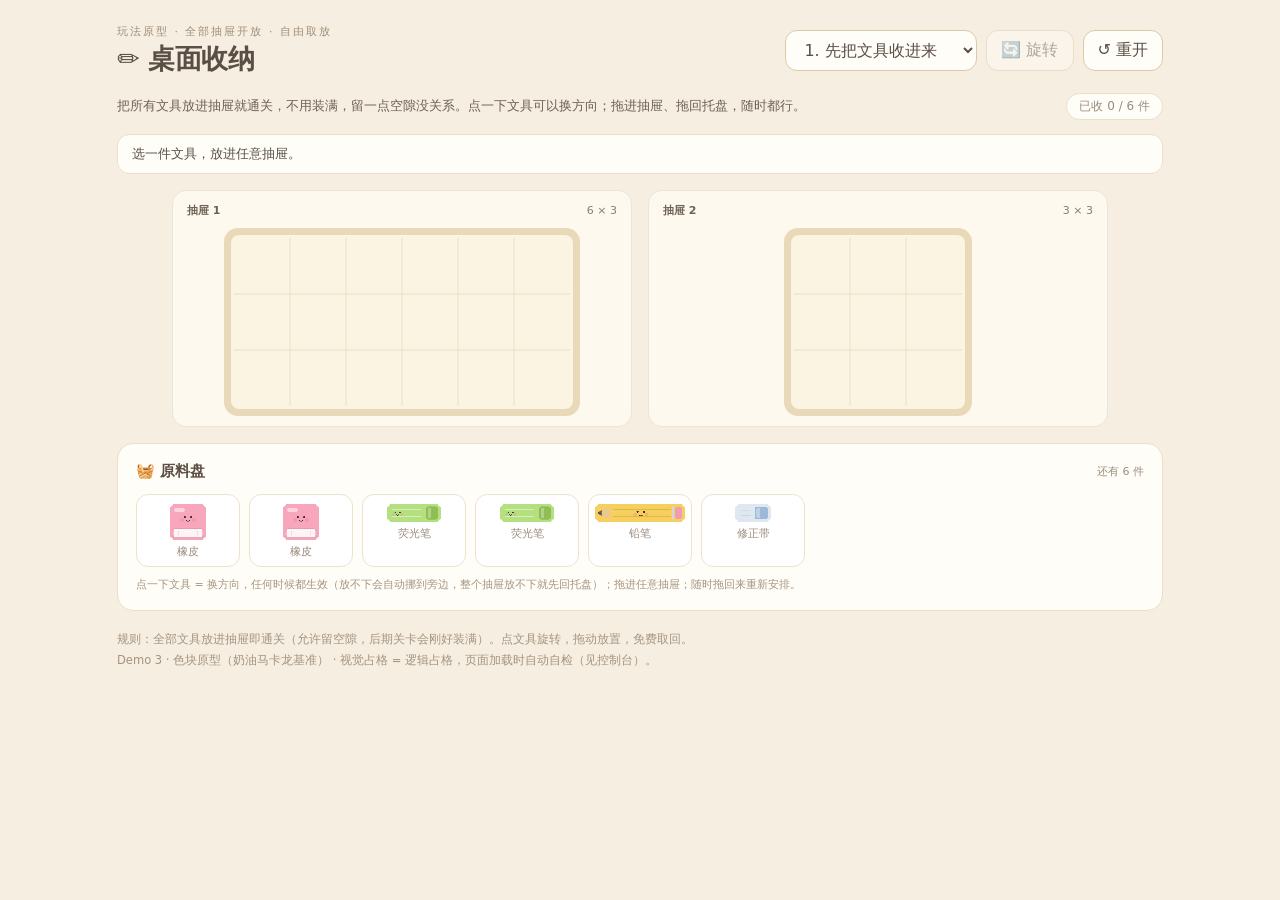
==== 桌面收纳/index.html @ f506e964 "整理三条游戏支线，加入桌面收纳 Demo 与 50 关整体规划" ====
<!DOCTYPE html>
<html lang="zh-CN">
<head>
<meta charset="UTF-8">
<meta name="viewport" content="width=device-width, initial-scale=1">
<title>桌面收纳 · 文具 Demo</title>
<link rel="stylesheet" href="style.css">
</head>
<body>
<div class="app">
  <header>
    <div>
      <div class="eyebrow">玩法原型 · 全部抽屉开放 · 自由取放</div>
      <h1>✏️ 桌面收纳</h1>
    </div>
    <div class="controls">
      <select id="level" aria-label="选择关卡"></select>
      <button id="rotate" title="旋转选中的文具（快捷键 R）">🔄 旋转</button>
      <button id="restart">↺ 重开</button>
    </div>
  </header>
  <div class="intro">
    <p id="note"></p>
    <span id="progress"></span>
  </div>
  <div id="status" role="status" aria-live="polite">选一件文具，放进任意抽屉。</div>
  <div class="frames" id="frames"></div>
  <section class="panel" id="stockPanel">
    <div class="section-head">
      <h2>🧺 原料盘</h2>
      <span id="remaining"></span>
    </div>
    <div class="stock" id="stock"></div>
    <p id="emptyStock" hidden>托盘空了，文具都收进抽屉啦。</p>
    <p class="stock-help">点一下文具 = 换方向，任何时候都生效（放不下会自动挪到旁边，整个抽屉放不下就先回托盘）；拖进任意抽屉；随时拖回来重新安排。</p>
  </section>
  <footer>
    规则：全部文具放进抽屉即通关（允许留空隙，后期关卡会刚好装满）。点文具旋转，拖动放置，免费取回。<br>
    Demo 3 · 色块原型（奶油马卡龙基准） · 视觉占格 = 逻辑占格，页面加载时自动自检（见控制台）。
  </footer>
</div>
<div class="win" id="win" hidden>
  <div>
    <h2>🎉 收纳完成</h2>
    <p id="winText"></p>
    <div class="win-buttons">
      <button id="keep">再整理一下</button>
      <button id="next" class="primary">下一关 →</button>
    </div>
  </div>
</div>
<script src="core.js"></script>
<script src="solver.js"></script>
<script src="art.js"></script>
<script src="app.js"></script>
</body>
</html>
---- 桌面收纳/style.css ----
:root{font-family:system-ui,-apple-system,"PingFang SC","Microsoft YaHei",sans-serif;
  color:#5b4f45;background:#f6eee1;--ink:#5b4f45;--sub:#8a7c6e;--card:#fffdf8;--line:#eadfc8}
*{box-sizing:border-box}
body{margin:0}
button,select{font:inherit;color:inherit;border:1px solid #dcc9a8;background:#fffdf8;border-radius:12px;padding:9px 14px;cursor:pointer}
button:hover,select:hover{border-color:#c9a15f}
button:focus-visible,select:focus-visible,canvas:focus-visible{outline:3px solid #d9b06a;outline-offset:3px}
button:disabled{cursor:default;opacity:.45}
button.primary{background:#f6c453;border-color:#e0a93c;font-weight:700}
.app{max-width:1090px;margin:auto;padding:24px 22px 20px}
header{display:flex;justify-content:space-between;align-items:center;gap:18px}
h1{font-size:27px;margin:2px 0 0;font-weight:750;letter-spacing:-.5px}
.eyebrow{color:#a08d76;font-size:11px;letter-spacing:2px}
.controls{display:flex;gap:9px}
.intro{display:flex;justify-content:space-between;gap:20px;align-items:center;margin:16px 0 14px;font-size:13px}
.intro p{margin:0;line-height:1.7;color:#6f6154}
.intro>span{font-size:12px;color:#9a8c7c;white-space:nowrap;background:#fffdf8;border:1px solid var(--line);border-radius:999px;padding:4px 12px}
#status{font-size:13px;padding:10px 14px;background:#fffdf8;border:1px solid var(--line);border-radius:12px;margin-bottom:16px;transition:border-color .15s}
#status.error{border-color:#e08d7d;color:#c05b4a}
.frames{display:flex;justify-content:center;align-items:stretch;gap:16px;margin:6px 0 0;flex-wrap:wrap}
.drawer-card{flex:1;min-width:0;max-width:460px;border:1px solid #e8e6dc;border-radius:14px;background:#fdf9ef;padding:12px 8px 10px;transition:background .2s,border-color .2s}
.drawer-card.full{background:#f0f6e8;border-color:#b8cfb2}
.drawer-heading{display:flex;align-items:center;justify-content:space-between;padding:0 6px;font-size:11px;color:#8a7c6e;gap:5px}
.drawer-heading strong{font-weight:600;color:#6f6154}
.drawer-card.full .drawer-heading span{color:#44714e;font-weight:600}
.canvas-wrap{display:flex;align-items:center;justify-content:center;min-height:150px;padding-top:10px}
canvas{display:block;touch-action:none;max-width:100%;cursor:grab}
.panel{background:var(--card);border:1px solid var(--line);border-radius:16px;padding:18px;margin-top:16px;transition:border-color .15s,background .15s}
.panel.drop-ready{background:#fdf3df;border-color:#d9b06a}
.section-head{display:flex;align-items:center;justify-content:space-between;gap:10px}
.section-head h2{font-size:15px;margin:0}
.section-head span{font-size:11px;color:#9a8c7c}
.stock{display:grid;grid-template-columns:repeat(auto-fill,minmax(96px,1fr));gap:9px;margin-top:13px}
.piece{display:flex;flex-direction:column;align-items:center;gap:5px;padding:9px 6px 7px;background:#fff;border:1px solid #eee2cd;border-radius:12px}
.piece:hover{border-color:#d9b06a}
.piece.selected{border-color:#d9b06a;background:#fdf3df;box-shadow:0 0 0 2px #d9b06a44}
.piece canvas{cursor:grab}
.piece span{font-size:10.5px;color:#9a8c7c}
#emptyStock{margin:10px 0 0;font-size:12.5px;color:#9a8c7c}
.stock-help{font-size:11px;color:#a5947f;margin:10px 0 0}
footer{font-size:11.5px;color:#a5947f;margin-top:18px;line-height:1.8}
.win{position:fixed;inset:0;background:rgba(91,79,69,.45);display:flex;align-items:center;justify-content:center;z-index:10}
.win[hidden]{display:none}
.win>div{background:#fffdf8;border-radius:20px;padding:30px 34px;max-width:420px;margin:20px;text-align:center;box-shadow:0 18px 50px rgba(91,79,69,.3);animation:pop-in .25s ease-out}
.win h2{margin:0 0 10px;font-size:22px}
.win p{margin:0 0 18px;font-size:14px;line-height:1.8;color:#6f6154}
.win-buttons{display:flex;gap:10px;justify-content:center}
@keyframes pop-in{from{transform:scale(.88);opacity:0}to{transform:scale(1);opacity:1}}
@media(max-width:700px){
  .app{padding:14px 12px 16px}
  header{align-items:flex-start;gap:8px;flex-direction:column}
  h1{font-size:21px}
  .controls{width:100%;flex-wrap:wrap}
  .controls select{flex:1;min-width:130px}
  .intro{display:block;margin:10px 0}
  .intro>span{display:inline-block;margin-top:6px}
  .frames{gap:10px}
  .drawer-card{flex:1 1 calc(50% - 5px)}
  .canvas-wrap{min-height:100px;padding-top:7px}
  .stock{grid-template-columns:repeat(4,minmax(0,1fr));gap:7px}
  .piece{padding:7px 3px 5px}
  .piece span{font-size:9.5px}
}
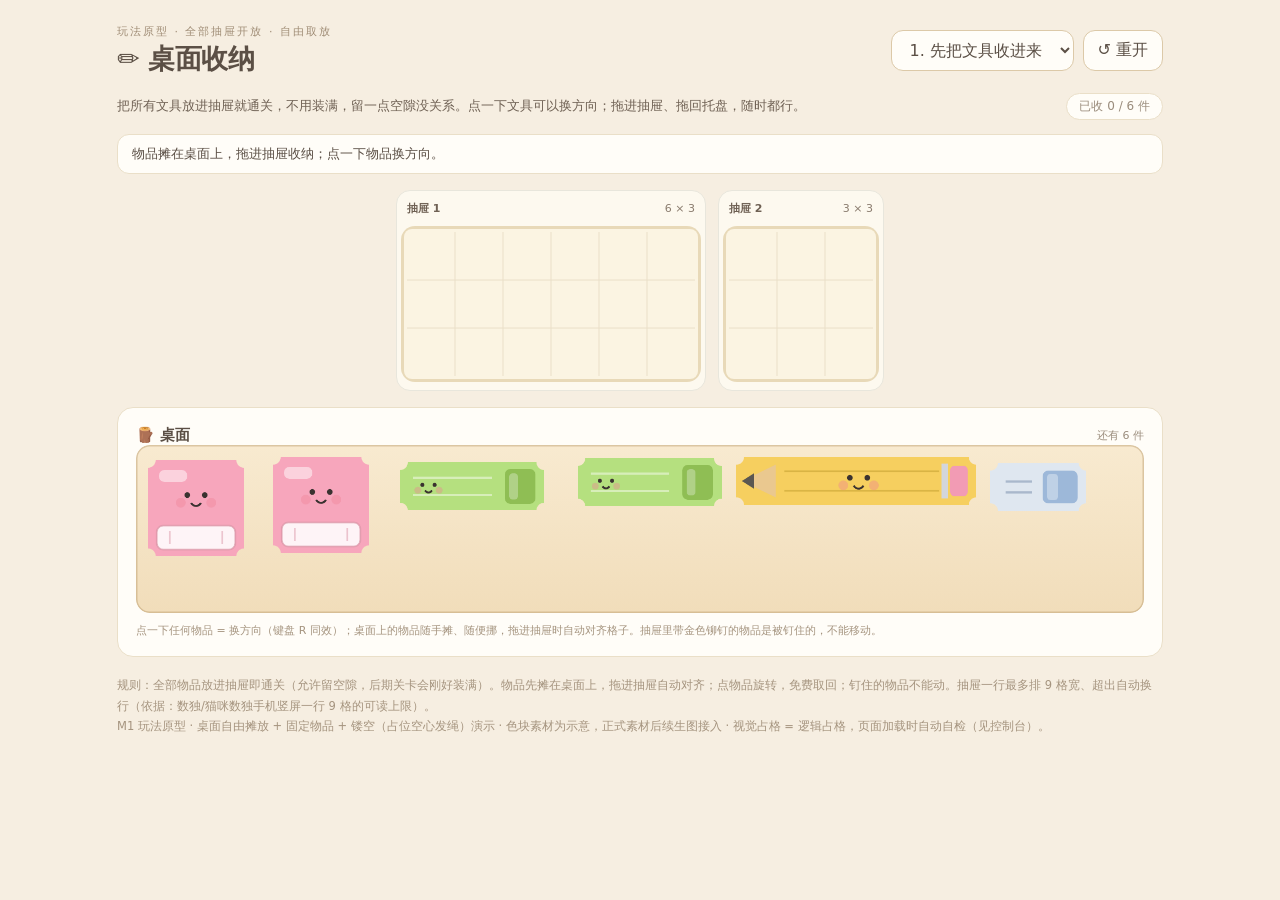
==== commit 5f30b263: "桌面收纳 M1 原型完成：机制轮 + 呈现轮（9 格分行预算） 机制轮：桌面自由摊放、固定物（铆钉+震动反馈）、镂空占位（空心发绳）、 统一格宽、拖拽落点修复（locateF 分数坐标）、测试期全关卡" ====
--- a/桌面收纳/index.html
+++ b/桌面收纳/index.html
@@ -3,7 +3,7 @@
 <head>
 <meta charset="UTF-8">
 <meta name="viewport" content="width=device-width, initial-scale=1">
-<title>桌面收纳 · 文具 Demo</title>
+<title>桌面收纳 · 玩法原型</title>
 <link rel="stylesheet" href="style.css">
 </head>
 <body>
@@ -15,7 +15,6 @@
     </div>
     <div class="controls">
       <select id="level" aria-label="选择关卡"></select>
-      <button id="rotate" title="旋转选中的文具（快捷键 R）">🔄 旋转</button>
       <button id="restart">↺ 重开</button>
     </div>
   </header>
@@ -23,20 +22,20 @@
     <p id="note"></p>
     <span id="progress"></span>
   </div>
-  <div id="status" role="status" aria-live="polite">选一件文具，放进任意抽屉。</div>
+  <div id="status" role="status" aria-live="polite">物品摊在桌面上，拖进抽屉收纳。</div>
   <div class="frames" id="frames"></div>
   <section class="panel" id="stockPanel">
     <div class="section-head">
-      <h2>🧺 原料盘</h2>
+      <h2>🪵 桌面</h2>
       <span id="remaining"></span>
     </div>
-    <div class="stock" id="stock"></div>
-    <p id="emptyStock" hidden>托盘空了，文具都收进抽屉啦。</p>
-    <p class="stock-help">点一下文具 = 换方向，任何时候都生效（放不下会自动挪到旁边，整个抽屉放不下就先回托盘）；拖进任意抽屉；随时拖回来重新安排。</p>
+    <canvas id="desk" aria-label="桌面：未收纳的物品摊在这里，可任意拖动、点按旋转"></canvas>
+    <p id="emptyStock" hidden>桌面清空了，物品都收进抽屉啦。</p>
+    <p class="stock-help">点一下任何物品 = 换方向（键盘 R 同效）；桌面上的物品随手摊、随便挪，拖进抽屉时自动对齐格子。抽屉里带金色铆钉的物品是被钉住的，不能移动。</p>
   </section>
   <footer>
-    规则：全部文具放进抽屉即通关（允许留空隙，后期关卡会刚好装满）。点文具旋转，拖动放置，免费取回。<br>
-    Demo 3 · 色块原型（奶油马卡龙基准） · 视觉占格 = 逻辑占格，页面加载时自动自检（见控制台）。
+    规则：全部物品放进抽屉即通关（允许留空隙，后期关卡会刚好装满）。物品先摊在桌面上，拖进抽屉自动对齐；点物品旋转，免费取回；钉住的物品不能动。抽屉一行最多排 9 格宽、超出自动换行（依据：数独/猫咪数独手机竖屏一行 9 格的可读上限）。<br>
+    M1 玩法原型 · 桌面自由摊放 + 固定物品 + 镂空（占位空心发绳）演示 · 色块素材为示意，正式素材后续生图接入 · 视觉占格 = 逻辑占格，页面加载时自动自检（见控制台）。
   </footer>
 </div>
 <div class="win" id="win" hidden>
--- a/桌面收纳/style.css
+++ b/桌面收纳/style.css
@@ -17,8 +17,8 @@
 .intro>span{font-size:12px;color:#9a8c7c;white-space:nowrap;background:#fffdf8;border:1px solid var(--line);border-radius:999px;padding:4px 12px}
 #status{font-size:13px;padding:10px 14px;background:#fffdf8;border:1px solid var(--line);border-radius:12px;margin-bottom:16px;transition:border-color .15s}
 #status.error{border-color:#e08d7d;color:#c05b4a}
-.frames{display:flex;justify-content:center;align-items:stretch;gap:16px;margin:6px 0 0;flex-wrap:wrap}
-.drawer-card{flex:1;min-width:0;max-width:460px;border:1px solid #e8e6dc;border-radius:14px;background:#fdf9ef;padding:12px 8px 10px;transition:background .2s,border-color .2s}
+.frames{display:flex;justify-content:center;align-items:stretch;gap:12px;margin:6px 0 0;flex-wrap:wrap}
+.drawer-card{flex:0 0 auto;border:1px solid #e8e6dc;border-radius:14px;background:#fdf9ef;padding:10px 4px 8px;transition:background .2s,border-color .2s}
 .drawer-card.full{background:#f0f6e8;border-color:#b8cfb2}
 .drawer-heading{display:flex;align-items:center;justify-content:space-between;padding:0 6px;font-size:11px;color:#8a7c6e;gap:5px}
 .drawer-heading strong{font-weight:600;color:#6f6154}
@@ -30,12 +30,8 @@
 .section-head{display:flex;align-items:center;justify-content:space-between;gap:10px}
 .section-head h2{font-size:15px;margin:0}
 .section-head span{font-size:11px;color:#9a8c7c}
-.stock{display:grid;grid-template-columns:repeat(auto-fill,minmax(96px,1fr));gap:9px;margin-top:13px}
-.piece{display:flex;flex-direction:column;align-items:center;gap:5px;padding:9px 6px 7px;background:#fff;border:1px solid #eee2cd;border-radius:12px}
-.piece:hover{border-color:#d9b06a}
-.piece.selected{border-color:#d9b06a;background:#fdf3df;box-shadow:0 0 0 2px #d9b06a44}
-.piece canvas{cursor:grab}
-.piece span{font-size:10.5px;color:#9a8c7c}
+#desk{display:block;width:100%;touch-action:none;border-radius:14px;cursor:grab}
+#desk:active{cursor:grabbing}
 #emptyStock{margin:10px 0 0;font-size:12.5px;color:#9a8c7c}
 .stock-help{font-size:11px;color:#a5947f;margin:10px 0 0}
 footer{font-size:11.5px;color:#a5947f;margin-top:18px;line-height:1.8}
@@ -54,10 +50,7 @@
   .controls select{flex:1;min-width:130px}
   .intro{display:block;margin:10px 0}
   .intro>span{display:inline-block;margin-top:6px}
-  .frames{gap:10px}
-  .drawer-card{flex:1 1 calc(50% - 5px)}
   .canvas-wrap{min-height:100px;padding-top:7px}
-  .stock{grid-template-columns:repeat(4,minmax(0,1fr));gap:7px}
-  .piece{padding:7px 3px 5px}
-  .piece span{font-size:9.5px}
 }
+/* 抽屉分行：一行格数预算 9，超出用换行锚点强制换行（flex 自然换行只按像素，不管格数预算） */
+.row-break{flex-basis:100%;height:0}
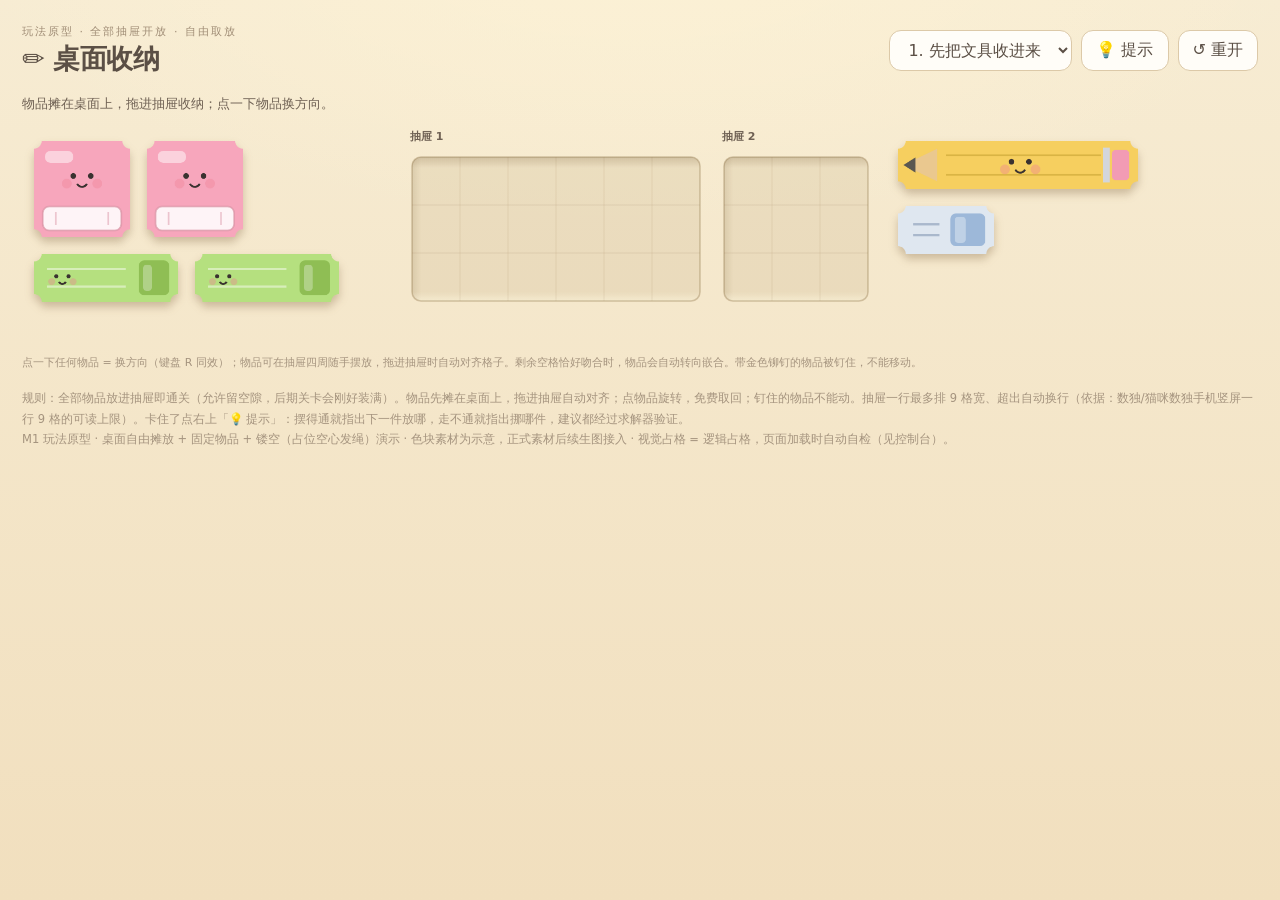
==== commit d084289c: "桌面收纳 M2：提示系统 + 关卡生成器/试玩沙盒 + UI 去卡片化 - 提示系统（规划 §4）：💡 按钮按需提示，求解器驱动。摆得通→金色呼吸框   标出待收纳件+抽屉目标虚影（虚影即建议朝向）；" ====
--- a/桌面收纳/index.html
+++ b/桌面收纳/index.html
@@ -15,26 +15,23 @@
     </div>
     <div class="controls">
       <select id="level" aria-label="选择关卡"></select>
+      <button id="hint" title="卡住了？让求解器给一步建议（再点一次收起）">💡 提示</button>
       <button id="restart">↺ 重开</button>
     </div>
   </header>
-  <div class="intro">
-    <p id="note"></p>
-    <span id="progress"></span>
+  <div class="statusbar">
+    <p id="status" role="status" aria-live="polite">物品摊在桌面上，拖进抽屉收纳。</p>
   </div>
-  <div id="status" role="status" aria-live="polite">物品摊在桌面上，拖进抽屉收纳。</div>
-  <div class="frames" id="frames"></div>
-  <section class="panel" id="stockPanel">
-    <div class="section-head">
-      <h2>🪵 桌面</h2>
-      <span id="remaining"></span>
+  <section class="panel" id="stockPanel" aria-label="桌面">
+    <div class="playfield" id="playfield">
+      <canvas id="desk" aria-label="桌面：未收纳的物品摊在这里，可任意拖动、点按旋转"></canvas>
+      <div class="frames" id="frames"></div>
     </div>
-    <canvas id="desk" aria-label="桌面：未收纳的物品摊在这里，可任意拖动、点按旋转"></canvas>
     <p id="emptyStock" hidden>桌面清空了，物品都收进抽屉啦。</p>
-    <p class="stock-help">点一下任何物品 = 换方向（键盘 R 同效）；桌面上的物品随手摊、随便挪，拖进抽屉时自动对齐格子。抽屉里带金色铆钉的物品是被钉住的，不能移动。</p>
+    <p class="stock-help">点一下任何物品 = 换方向（键盘 R 同效）；物品可在抽屉四周随手摆放，拖进抽屉时自动对齐格子。剩余空格恰好吻合时，物品会自动转向嵌合。带金色铆钉的物品被钉住，不能移动。</p>
   </section>
   <footer>
-    规则：全部物品放进抽屉即通关（允许留空隙，后期关卡会刚好装满）。物品先摊在桌面上，拖进抽屉自动对齐；点物品旋转，免费取回；钉住的物品不能动。抽屉一行最多排 9 格宽、超出自动换行（依据：数独/猫咪数独手机竖屏一行 9 格的可读上限）。<br>
+    规则：全部物品放进抽屉即通关（允许留空隙，后期关卡会刚好装满）。物品先摊在桌面上，拖进抽屉自动对齐；点物品旋转，免费取回；钉住的物品不能动。抽屉一行最多排 9 格宽、超出自动换行（依据：数独/猫咪数独手机竖屏一行 9 格的可读上限）。卡住了点右上「💡 提示」：摆得通就指出下一件放哪，走不通就指出挪哪件，建议都经过求解器验证。<br>
     M1 玩法原型 · 桌面自由摊放 + 固定物品 + 镂空（占位空心发绳）演示 · 色块素材为示意，正式素材后续生图接入 · 视觉占格 = 逻辑占格，页面加载时自动自检（见控制台）。
   </footer>
 </div>
--- a/桌面收纳/style.css
+++ b/桌面收纳/style.css
@@ -1,36 +1,35 @@
-:root{font-family:system-ui,-apple-system,"PingFang SC","Microsoft YaHei",sans-serif;
-  color:#5b4f45;background:#f6eee1;--ink:#5b4f45;--sub:#8a7c6e;--card:#fffdf8;--line:#eadfc8}
+:root{font-family:system-ui,-apple-system,"PingFang SC","Microsoft YaHei",sans-serif;color:#5b4f45}
 *{box-sizing:border-box}
-body{margin:0}
+/* 整页即一张木桌面：不做卡片套卡片。抽屉 = 桌面上的凹槽（画布内绘内阴影）；
+   桌面区域 = 页面背景本身（#desk 画布透明）。收纳状态靠「凹槽内平嵌 / 桌面上浮起带投影」区分。 */
+body{margin:0;
+  background:
+    radial-gradient(1100px 480px at 50% -8%, rgba(255,244,214,.7), rgba(255,244,214,0) 62%),
+    linear-gradient(180deg,#f7ecd3 0%,#f1dfbe 100%);
+  background-attachment:fixed}
 button,select{font:inherit;color:inherit;border:1px solid #dcc9a8;background:#fffdf8;border-radius:12px;padding:9px 14px;cursor:pointer}
 button:hover,select:hover{border-color:#c9a15f}
 button:focus-visible,select:focus-visible,canvas:focus-visible{outline:3px solid #d9b06a;outline-offset:3px}
 button:disabled{cursor:default;opacity:.45}
 button.primary{background:#f6c453;border-color:#e0a93c;font-weight:700}
-.app{max-width:1090px;margin:auto;padding:24px 22px 20px}
+.app{max-width:1600px;margin:auto;padding:24px 22px 20px}
 header{display:flex;justify-content:space-between;align-items:center;gap:18px}
 h1{font-size:27px;margin:2px 0 0;font-weight:750;letter-spacing:-.5px}
 .eyebrow{color:#a08d76;font-size:11px;letter-spacing:2px}
 .controls{display:flex;gap:9px}
-.intro{display:flex;justify-content:space-between;gap:20px;align-items:center;margin:16px 0 14px;font-size:13px}
-.intro p{margin:0;line-height:1.7;color:#6f6154}
-.intro>span{font-size:12px;color:#9a8c7c;white-space:nowrap;background:#fffdf8;border:1px solid var(--line);border-radius:999px;padding:4px 12px}
-#status{font-size:13px;padding:10px 14px;background:#fffdf8;border:1px solid var(--line);border-radius:12px;margin-bottom:16px;transition:border-color .15s}
-#status.error{border-color:#e08d7d;color:#c05b4a}
-.frames{display:flex;justify-content:center;align-items:stretch;gap:12px;margin:6px 0 0;flex-wrap:wrap}
-.drawer-card{flex:0 0 auto;border:1px solid #e8e6dc;border-radius:14px;background:#fdf9ef;padding:10px 4px 8px;transition:background .2s,border-color .2s}
-.drawer-card.full{background:#f0f6e8;border-color:#b8cfb2}
-.drawer-heading{display:flex;align-items:center;justify-content:space-between;padding:0 6px;font-size:11px;color:#8a7c6e;gap:5px}
+.statusbar{display:flex;justify-content:space-between;align-items:baseline;gap:16px;margin:16px 0 8px;min-height:22px}
+#status{margin:0;font-size:13px;line-height:1.7;color:#6f6154;flex:1}
+#status.error{color:#c05b4a}
+.playfield{position:relative}
+.frames{position:relative;z-index:1;display:flex;justify-content:center;align-items:stretch;gap:12px;margin:4px 0 0;flex-wrap:wrap;pointer-events:none}
+.frames canvas{pointer-events:auto}
+.drawer-card{flex:0 0 auto;padding:0}
+.drawer-heading{padding:0 4px;font-size:11px;color:#8a7c6e}
 .drawer-heading strong{font-weight:600;color:#6f6154}
-.drawer-card.full .drawer-heading span{color:#44714e;font-weight:600}
-.canvas-wrap{display:flex;align-items:center;justify-content:center;min-height:150px;padding-top:10px}
+.canvas-wrap{display:flex;align-items:flex-start;justify-content:center;padding-top:7px}
 canvas{display:block;touch-action:none;max-width:100%;cursor:grab}
-.panel{background:var(--card);border:1px solid var(--line);border-radius:16px;padding:18px;margin-top:16px;transition:border-color .15s,background .15s}
-.panel.drop-ready{background:#fdf3df;border-color:#d9b06a}
-.section-head{display:flex;align-items:center;justify-content:space-between;gap:10px}
-.section-head h2{font-size:15px;margin:0}
-.section-head span{font-size:11px;color:#9a8c7c}
-#desk{display:block;width:100%;touch-action:none;border-radius:14px;cursor:grab}
+.panel{margin-top:14px}
+#desk{position:absolute;inset:0 auto auto 0;display:block;width:100%;touch-action:none;cursor:grab}
 #desk:active{cursor:grabbing}
 #emptyStock{margin:10px 0 0;font-size:12.5px;color:#9a8c7c}
 .stock-help{font-size:11px;color:#a5947f;margin:10px 0 0}
@@ -48,9 +47,8 @@
   h1{font-size:21px}
   .controls{width:100%;flex-wrap:wrap}
   .controls select{flex:1;min-width:130px}
-  .intro{display:block;margin:10px 0}
-  .intro>span{display:inline-block;margin-top:6px}
-  .canvas-wrap{min-height:100px;padding-top:7px}
+  .statusbar{flex-direction:column;gap:2px;margin:10px 0 4px}
+  .canvas-wrap{padding-top:5px}
 }
 /* 抽屉分行：一行格数预算 9，超出用换行锚点强制换行（flex 自然换行只按像素，不管格数预算） */
 .row-break{flex-basis:100%;height:0}
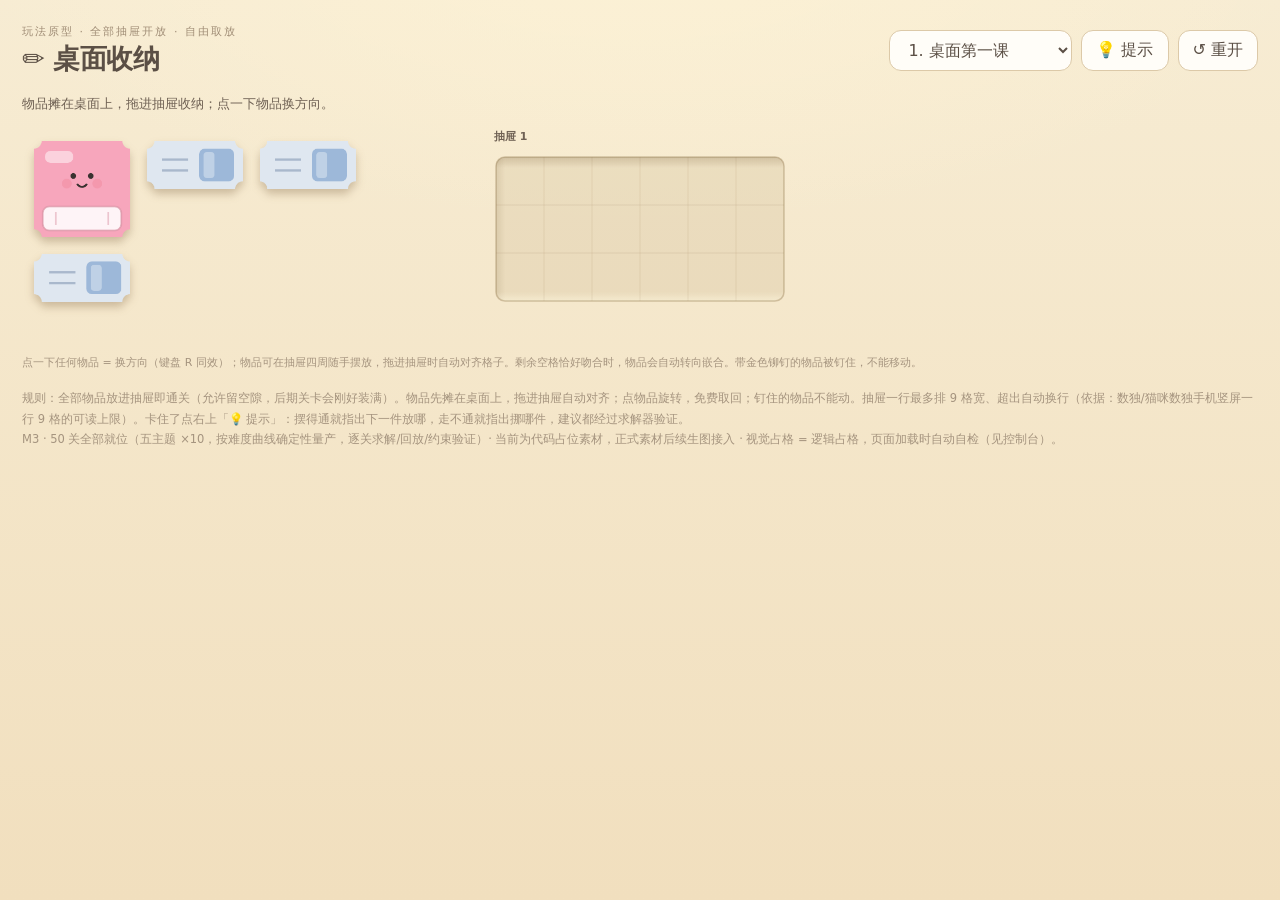
==== commit e881fa8f: "M2收尾+M3量产：50关全部就位（五主题×10，占位素材版） - 素材定稿：33款物品/17种形状/71朝向变体（artCheck 71/71） - 50关难度曲线落地：件数4→12，精确填满关9个" ====
--- a/桌面收纳/index.html
+++ b/桌面收纳/index.html
@@ -32,7 +32,7 @@
   </section>
   <footer>
     规则：全部物品放进抽屉即通关（允许留空隙，后期关卡会刚好装满）。物品先摊在桌面上，拖进抽屉自动对齐；点物品旋转，免费取回；钉住的物品不能动。抽屉一行最多排 9 格宽、超出自动换行（依据：数独/猫咪数独手机竖屏一行 9 格的可读上限）。卡住了点右上「💡 提示」：摆得通就指出下一件放哪，走不通就指出挪哪件，建议都经过求解器验证。<br>
-    M1 玩法原型 · 桌面自由摊放 + 固定物品 + 镂空（占位空心发绳）演示 · 色块素材为示意，正式素材后续生图接入 · 视觉占格 = 逻辑占格，页面加载时自动自检（见控制台）。
+    M3 · 50 关全部就位（五主题 ×10，按难度曲线确定性量产，逐关求解/回放/约束验证）· 当前为代码占位素材，正式素材后续生图接入 · 视觉占格 = 逻辑占格，页面加载时自动自检（见控制台）。
   </footer>
 </div>
 <div class="win" id="win" hidden>
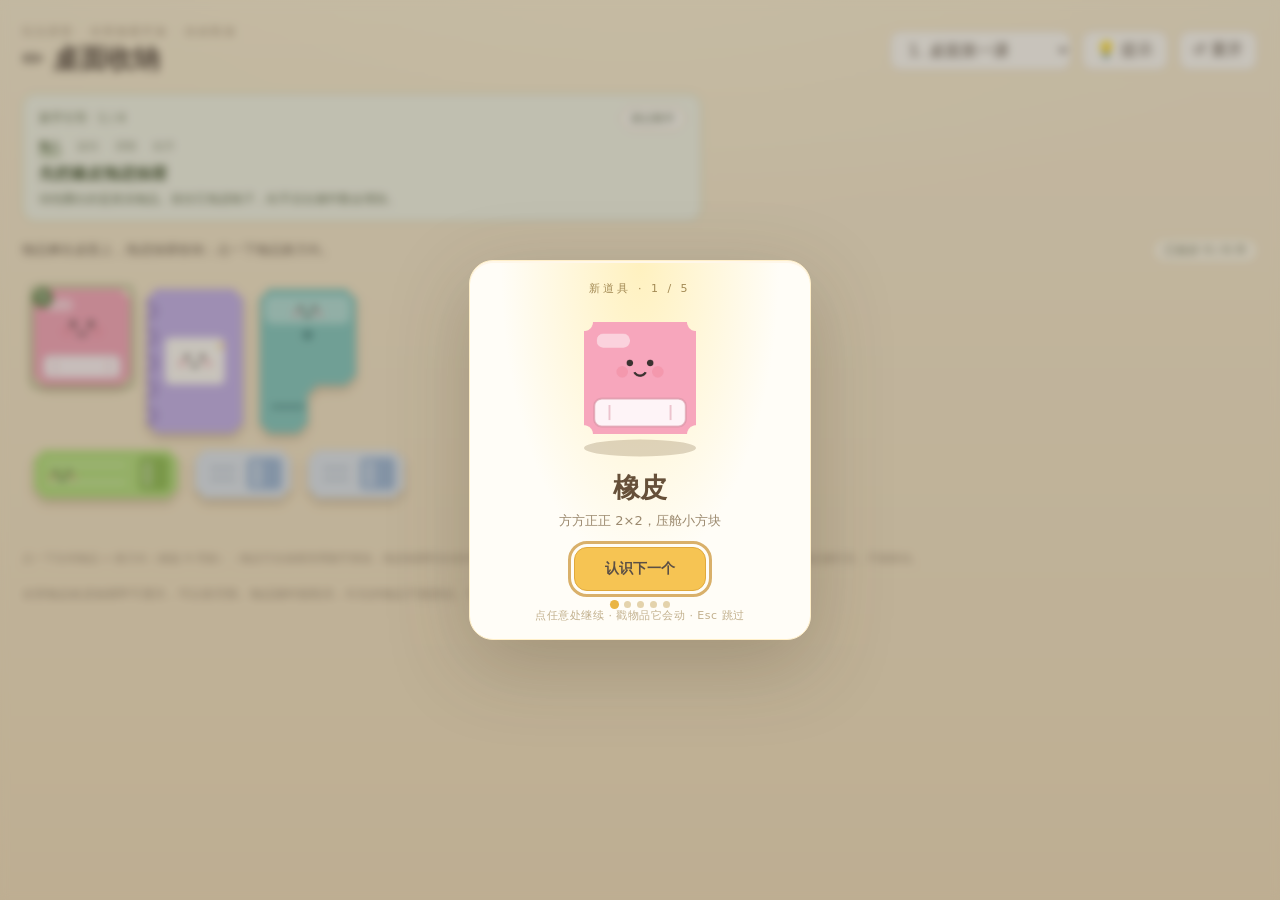
==== commit 035726a7: "M3后体验打磨：第一关教学+拖放结算修正+新道具登场动画 - 第一关重设计 6×4×6件（五形状），四步UI教学（拖入/旋转/调整/收齐）；生成规格与文档同步 - 拖放显示修正：跟手单份绘制、平滑吸附" ====
--- a/桌面收纳/index.html
+++ b/桌面收纳/index.html
@@ -4,7 +4,7 @@
 <meta charset="UTF-8">
 <meta name="viewport" content="width=device-width, initial-scale=1">
 <title>桌面收纳 · 玩法原型</title>
-<link rel="stylesheet" href="style.css">
+<link rel="stylesheet" href="style.css?v=20261113c">
 </head>
 <body>
 <div class="app">
@@ -19,8 +19,15 @@
       <button id="restart">↺ 重开</button>
     </div>
   </header>
+  <aside id="tutorial" class="tutorial" aria-label="第一关操作教学" hidden>
+    <div class="tutorial-head"><span id="tutorialCount"></span><button id="tutorialSkip">跳过教学</button></div>
+    <ol class="tutorial-steps"><li>拖入</li><li>旋转</li><li>调整</li><li>收齐</li></ol>
+    <h2 id="tutorialTitle"></h2><p id="tutorialText" aria-live="polite"></p>
+  </aside>
+  <button id="tutorialShow" class="tutorial-show" hidden>查看操作教学</button>
   <div class="statusbar">
     <p id="status" role="status" aria-live="polite">物品摊在桌面上，拖进抽屉收纳。</p>
+    <span id="progress" aria-live="polite"></span>
   </div>
   <section class="panel" id="stockPanel" aria-label="桌面">
     <div class="playfield" id="playfield">
@@ -31,13 +38,16 @@
     <p class="stock-help">点一下任何物品 = 换方向（键盘 R 同效）；物品可在抽屉四周随手摆放，拖进抽屉时自动对齐格子。剩余空格恰好吻合时，物品会自动转向嵌合。带金色铆钉的物品被钉住，不能移动。</p>
   </section>
   <footer>
-    规则：全部物品放进抽屉即通关（允许留空隙，后期关卡会刚好装满）。物品先摊在桌面上，拖进抽屉自动对齐；点物品旋转，免费取回；钉住的物品不能动。抽屉一行最多排 9 格宽、超出自动换行（依据：数独/猫咪数独手机竖屏一行 9 格的可读上限）。卡住了点右上「💡 提示」：摆得通就指出下一件放哪，走不通就指出挪哪件，建议都经过求解器验证。<br>
-    M3 · 50 关全部就位（五主题 ×10，按难度曲线确定性量产，逐关求解/回放/约束验证）· 当前为代码占位素材，正式素材后续生图接入 · 视觉占格 = 逻辑占格，页面加载时自动自检（见控制台）。
+    全部物品收进抽屉即可通关，可以留空隙。物品随时能取回，钉住的物品不能移动。卡住了可点「💡 提示」。
   </footer>
 </div>
+<canvas id="dragLayer" aria-hidden="true"></canvas>
 <div class="win" id="win" hidden>
-  <div>
-    <h2>🎉 收纳完成</h2>
+  <div class="win-card" role="dialog" aria-modal="true" aria-labelledby="winTitle">
+    <div class="win-confetti" id="winConfetti" aria-hidden="true"></div>
+    <div class="win-medal" aria-hidden="true"><svg viewBox="0 0 64 64"><path d="m32 8 7 15 17 2-12 12 3 18-15-8-15 8 3-18L8 25l17-2z" fill="#fff5c3" stroke="#d89b26" stroke-width="2.5" stroke-linejoin="round"/><path d="m25 32 5 5 10-11" fill="none" stroke="#b58425" stroke-width="3.2" stroke-linecap="round" stroke-linejoin="round"/></svg></div>
+    <span class="win-kicker">收纳完成</span>
+    <h2 id="winTitle">你太棒了！</h2>
     <p id="winText"></p>
     <div class="win-buttons">
       <button id="keep">再整理一下</button>
@@ -45,9 +55,22 @@
     </div>
   </div>
 </div>
-<script src="core.js"></script>
+<div class="intro" id="intro" hidden>
+  <div class="intro-card" role="dialog" aria-modal="true" aria-labelledby="introName">
+    <span class="intro-kicker" id="introKicker">新道具</span>
+    <div class="intro-stage"><canvas id="introCanvas" aria-hidden="true" title="戳一下试试"></canvas></div>
+    <h2 id="introName"></h2>
+    <p id="introText" aria-live="polite"></p>
+    <div class="intro-foot">
+      <button id="introNext" class="primary" type="button"></button>
+      <span class="intro-dots" id="introDots" aria-hidden="true"></span>
+    </div>
+    <p class="intro-tip">点任意处继续 · 戳物品它会动 · Esc 跳过</p>
+  </div>
+</div>
+<script src="core.js?v=20261113"></script>
 <script src="solver.js"></script>
 <script src="art.js"></script>
-<script src="app.js"></script>
+<script src="app.js?v=20261113c"></script>
 </body>
 </html>
--- a/桌面收纳/style.css
+++ b/桌面收纳/style.css
@@ -31,16 +31,60 @@
 .panel{margin-top:14px}
 #desk{position:absolute;inset:0 auto auto 0;display:block;width:100%;touch-action:none;cursor:grab}
 #desk:active{cursor:grabbing}
+#dragLayer{position:fixed;inset:0;pointer-events:none;z-index:5;max-width:none;cursor:default}
+#progress{flex-shrink:0;font-size:12px;color:#6c7154;background:#fff9e9;border:1px solid #dfd4b3;border-radius:20px;padding:3px 10px}
+.tutorial{background:#f4f6e9;border:1px solid #c9d0a8;border-radius:14px;padding:12px 16px;margin-top:16px;max-width:680px}
+.tutorial[hidden],.tutorial-show[hidden]{display:none}
+.tutorial-head{display:flex;align-items:center;justify-content:space-between;gap:10px;color:#5b6847;font-size:12px}
+.tutorial-head button,.tutorial-show{font-size:11px;padding:4px 9px}
+.tutorial h2{font-size:16px;margin:8px 0 4px;color:#4d5e3c}
+.tutorial p{font-size:12px;line-height:1.7;margin:0;color:#637052}
+.tutorial-steps{display:flex;gap:16px;list-style:none;padding:0;margin:8px 0 0;font-size:11px;color:#929982}
+.tutorial-steps li.active{color:#4c6138;font-weight:700;border-bottom:2px solid #79925c}
+.tutorial-steps li.done{color:#687d52}
+.tutorial-show{margin-top:12px}
 #emptyStock{margin:10px 0 0;font-size:12.5px;color:#9a8c7c}
 .stock-help{font-size:11px;color:#a5947f;margin:10px 0 0}
 footer{font-size:11.5px;color:#a5947f;margin-top:18px;line-height:1.8}
-.win{position:fixed;inset:0;background:rgba(91,79,69,.45);display:flex;align-items:center;justify-content:center;z-index:10}
+.win{position:fixed;inset:0;background:rgba(73,64,48,.34);backdrop-filter:blur(5px);display:flex;align-items:center;justify-content:center;z-index:10;overflow:hidden;animation:win-veil .25s ease-out}
 .win[hidden]{display:none}
-.win>div{background:#fffdf8;border-radius:20px;padding:30px 34px;max-width:420px;margin:20px;text-align:center;box-shadow:0 18px 50px rgba(91,79,69,.3);animation:pop-in .25s ease-out}
-.win h2{margin:0 0 10px;font-size:22px}
-.win p{margin:0 0 18px;font-size:14px;line-height:1.8;color:#6f6154}
-.win-buttons{display:flex;gap:10px;justify-content:center}
-@keyframes pop-in{from{transform:scale(.88);opacity:0}to{transform:scale(1);opacity:1}}
+.win-card{position:relative;width:min(408px,calc(100vw - 32px));background:radial-gradient(ellipse at 50% 0,#fff1bf 0,transparent 58%),#fffdf7;border:1px solid #ffefc8;border-radius:28px;padding:27px 24px 25px;text-align:center;box-shadow:0 24px 80px #49361c40,0 2px 0 #fff7e9 inset;animation:win-card-in .48s cubic-bezier(.2,1.35,.45,1) both}
+.win-medal{position:relative;width:86px;height:86px;margin:0 auto 13px;border-radius:50%;background:linear-gradient(135deg,#ffe9a0,#efb43f);box-shadow:0 7px 22px #e2b94e3d,0 2px 0 #fff2bf inset;display:grid;place-items:center;animation:win-medal-in .65s .08s cubic-bezier(.2,1.6,.4,1) both}
+.win-medal svg{width:61px;height:61px;filter:drop-shadow(0 2px 0 #d19d3055)}
+.win-medal:before{content:"";position:absolute;inset:-9px;border:1px solid #ecc863;border-radius:50%;animation:win-halo 1s .16s ease-out both}
+.win-kicker{display:block;color:#a38a54;font-size:11px;letter-spacing:3px;margin-bottom:8px}
+.win h2{position:relative;margin:0 0 8px;font-size:clamp(23px,6vw,30px);line-height:1.35;letter-spacing:-.5px;color:#665039;text-wrap:balance}
+.win p{margin:0 0 23px;font-size:13px;line-height:1.6;color:#9b896e}
+.win-buttons{position:relative;display:flex;gap:10px;justify-content:center}
+.win-buttons button{min-height:44px;padding:10px 16px;font-size:14px;border-radius:13px}
+.win-buttons .primary{background:linear-gradient(135deg,#ffd66f,#f5bc42);box-shadow:0 4px 12px #e2ad3640;border-color:#edbd56}
+.win-confetti{position:absolute;inset:0;pointer-events:none}
+.win-confetti i{position:absolute;left:50%;top:65px;width:6px;height:11px;border-radius:2px;background:var(--confetti-color);opacity:0;animation:win-confetti 1.15s var(--delay) cubic-bezier(.12,.65,.36,1) both}
+.win-confetti i:nth-child(3n){width:7px;height:7px;border-radius:50%}
+@keyframes win-card-in{from{opacity:0;transform:translateY(20px) scale(.9)}to{opacity:1;transform:translateY(0) scale(1)}}
+@keyframes win-medal-in{from{opacity:0;transform:translateY(10px) rotate(-16deg) scale(.5)}to{opacity:1;transform:translateY(0) rotate(0) scale(1)}}
+@keyframes win-halo{from{opacity:.8;transform:scale(.82)}to{opacity:0;transform:scale(1.28)}}
+@keyframes win-confetti{0%{opacity:0;transform:translate(0,0) rotate(0) scale(.3)}12%{opacity:1}100%{opacity:0;transform:translate(var(--x),var(--y)) rotate(var(--spin)) scale(.7)}}
+@keyframes win-veil{from{background-color:transparent;backdrop-filter:blur(0)}to{background-color:rgba(73,64,48,.34);backdrop-filter:blur(5px)}}
+@media(prefers-reduced-motion:reduce){.win,.win-card,.win-medal,.win-medal:before{animation:none}.win-confetti{display:none}}
+
+/* —— 新道具登场卡（#intro）：结构与 #win 同体系；一关多款新道具时逐张推进 —— */
+.intro{position:fixed;inset:0;background:rgba(73,64,48,.30);backdrop-filter:blur(4px);display:flex;align-items:center;justify-content:center;z-index:11;animation:intro-veil .22s ease-out}
+.intro[hidden]{display:none}
+.intro-card{position:relative;width:min(342px,calc(100vw - 36px));background:radial-gradient(ellipse at 50% 0,#fff1bf 0,transparent 58%),#fffdf7;border:1px solid #ffefc8;border-radius:24px;padding:20px 22px 16px;text-align:center;box-shadow:0 24px 80px #49361c40,0 2px 0 #fff7e9 inset;animation:win-card-in .42s cubic-bezier(.2,1.35,.45,1) both}
+.intro-kicker{display:block;color:#a38a54;font-size:11px;letter-spacing:3px}
+.intro-stage{height:168px;margin:4px 0 2px}
+.intro-stage canvas{width:100%;height:100%;max-width:none;cursor:pointer}
+.intro-card h2{margin:0 0 6px;font-size:clamp(22px,6vw,27px);line-height:1.3;letter-spacing:-.4px;color:#665039}
+#introText{margin:0 0 15px;font-size:13px;line-height:1.6;color:#9b896e}
+.intro-foot{display:flex;flex-direction:column;align-items:center;gap:10px}
+#introNext{min-height:44px;padding:10px 30px;font-size:14px;border-radius:13px}
+.intro-dots{display:flex;gap:6px}
+.intro-dots i{width:7px;height:7px;border-radius:50%;background:#e4d3ac;transition:transform .18s,background .18s}
+.intro-dots i.on{background:#eab543;transform:scale(1.3)}
+.intro-tip{margin:0;font-size:11px;letter-spacing:.5px;color:#c2b08d}
+@keyframes intro-veil{from{background-color:transparent;backdrop-filter:blur(0)}to{background-color:rgba(73,64,48,.30);backdrop-filter:blur(4px)}}
+@media(prefers-reduced-motion:reduce){.intro,.intro-card{animation:none}.intro-dots i,.intro-dots i.on{transition:none}}
 @media(max-width:700px){
   .app{padding:14px 12px 16px}
   header{align-items:flex-start;gap:8px;flex-direction:column}
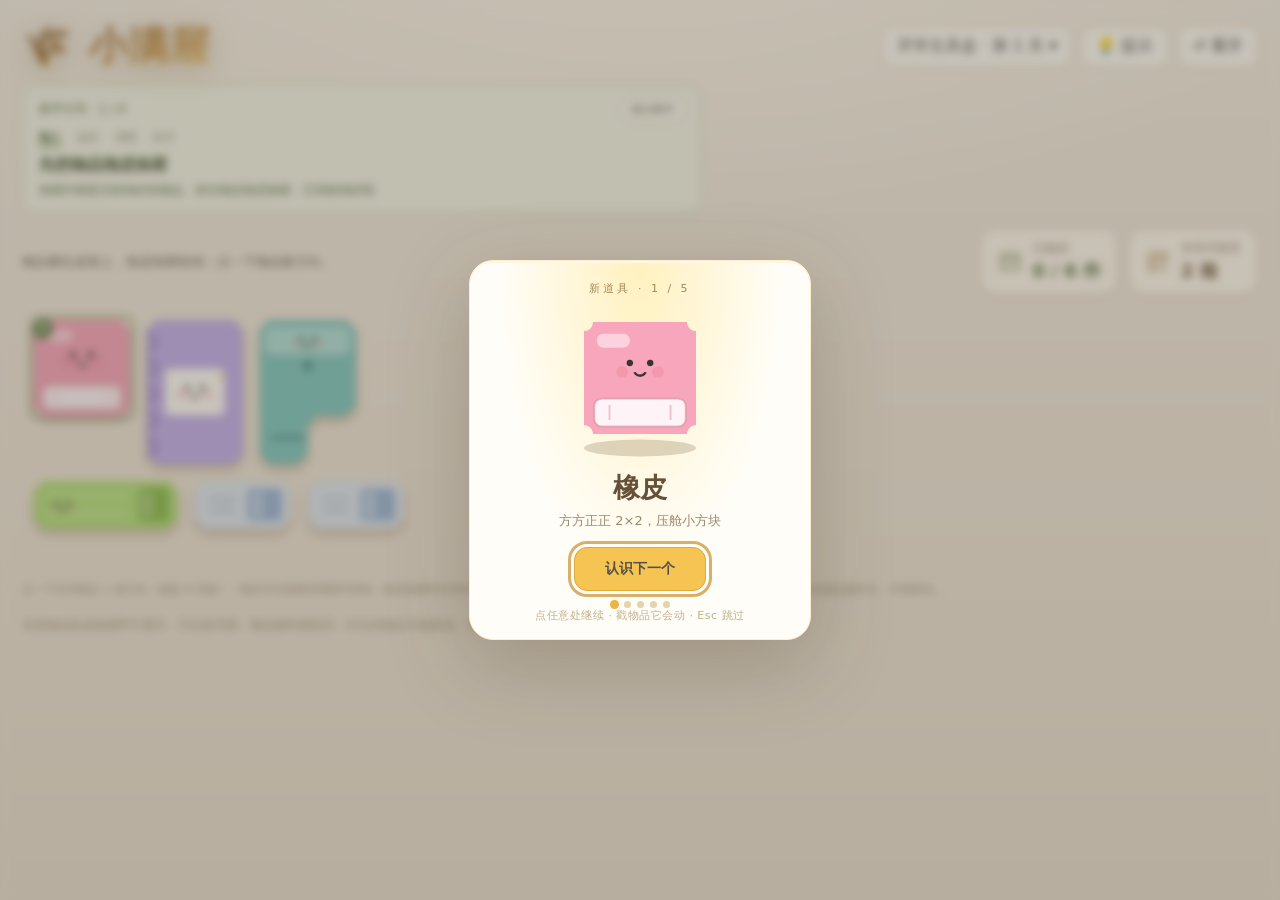
==== commit 3c843bb0: "更新桌面收纳玩法、引导和音效" ====
--- a/桌面收纳/index.html
+++ b/桌面收纳/index.html
@@ -3,19 +3,25 @@
 <head>
 <meta charset="UTF-8">
 <meta name="viewport" content="width=device-width, initial-scale=1">
-<title>桌面收纳 · 玩法原型</title>
-<link rel="stylesheet" href="style.css?v=20261113c">
+<title>小满屉 · Full Drawer</title>
+<link rel="stylesheet" href="style.css?v=20261115c">
 </head>
 <body>
 <div class="app">
   <header>
-    <div>
-      <div class="eyebrow">玩法原型 · 全部抽屉开放 · 自由取放</div>
-      <h1>✏️ 桌面收纳</h1>
-    </div>
+    <h1>🌾 小满屉</h1>
     <div class="controls">
-      <select id="level" aria-label="选择关卡"></select>
-      <button id="hint" title="卡住了？让求解器给一步建议（再点一次收起）">💡 提示</button>
+      <div class="levelpicker" id="levelpicker">
+        <button id="levelBtn" aria-haspopup="true" aria-expanded="false" aria-label="选择关卡"></button>
+        <div id="levelPanel" class="levelpanel" hidden></div>
+      </div>
+      <div class="hint-control">
+        <button id="hint" title="卡住了？让求解器给一步建议（再点一次收起）">💡 提示</button>
+        <aside id="hintCoach" class="hint-coach" hidden aria-label="提示按钮引导">
+          <p id="hintCoachText" role="status">不知道怎么收纳的时候，可以用提示～</p>
+          <button id="hintCoachClose" type="button" aria-label="关闭提示按钮引导">知道啦</button>
+        </aside>
+      </div>
       <button id="restart">↺ 重开</button>
     </div>
   </header>
@@ -27,7 +33,16 @@
   <button id="tutorialShow" class="tutorial-show" hidden>查看操作教学</button>
   <div class="statusbar">
     <p id="status" role="status" aria-live="polite">物品摊在桌面上，拖进抽屉收纳。</p>
-    <span id="progress" aria-live="polite"></span>
+    <div class="level-summary" aria-label="收纳进度与本关目标">
+      <div class="summary-item summary-progress">
+        <svg class="summary-icon" viewBox="0 0 24 24" fill="none" aria-hidden="true"><path d="M4 5h16v14H4zM4 9h16M10 13h4" stroke="currentColor" stroke-width="1.6" stroke-linecap="round" stroke-linejoin="round"/></svg>
+        <div><span class="summary-label">已收好</span><strong id="progress" aria-live="polite"></strong></div>
+      </div>
+      <div class="summary-item summary-slack">
+        <svg class="summary-icon" viewBox="0 0 24 24" fill="none" aria-hidden="true"><rect x="4" y="4" width="6" height="6" rx="1.5" stroke="currentColor" stroke-width="1.6"/><rect x="14" y="4" width="6" height="6" rx="1.5" stroke="currentColor" stroke-width="1.6"/><rect x="4" y="14" width="6" height="6" rx="1.5" stroke="currentColor" stroke-width="1.6"/><rect x="14" y="14" width="6" height="6" rx="1.5" stroke="currentColor" stroke-width="1.6" stroke-dasharray="2 2"/></svg>
+        <div><span id="slackLabel" class="summary-label">本关可留空</span><strong id="slack"></strong></div>
+      </div>
+    </div>
   </div>
   <section class="panel" id="stockPanel" aria-label="桌面">
     <div class="playfield" id="playfield">
@@ -35,7 +50,7 @@
       <div class="frames" id="frames"></div>
     </div>
     <p id="emptyStock" hidden>桌面清空了，物品都收进抽屉啦。</p>
-    <p class="stock-help">点一下任何物品 = 换方向（键盘 R 同效）；物品可在抽屉四周随手摆放，拖进抽屉时自动对齐格子。剩余空格恰好吻合时，物品会自动转向嵌合。带金色铆钉的物品被钉住，不能移动。</p>
+    <p class="stock-help">点一下任何物品 = 换方向（键盘 R 同效）；物品可在抽屉四周随手摆放，拖进抽屉时自动对齐格子。靠近能放下的空位时，会帮你挪一点、转个方向。带金色铆钉的物品被钉住，不能移动。</p>
   </section>
   <footer>
     全部物品收进抽屉即可通关，可以留空隙。物品随时能取回，钉住的物品不能移动。卡住了可点「💡 提示」。
@@ -68,9 +83,9 @@
     <p class="intro-tip">点任意处继续 · 戳物品它会动 · Esc 跳过</p>
   </div>
 </div>
-<script src="core.js?v=20261113"></script>
+<script src="core.js?v=20261115c"></script>
 <script src="solver.js"></script>
 <script src="art.js"></script>
-<script src="app.js?v=20261113c"></script>
+<script src="app.js?v=20261115c"></script>
 </body>
 </html>
--- a/桌面收纳/style.css
+++ b/桌面收纳/style.css
@@ -1,11 +1,12 @@
-:root{font-family:system-ui,-apple-system,"PingFang SC","Microsoft YaHei",sans-serif;color:#5b4f45}
+:root{font-family:system-ui,-apple-system,"PingFang SC","Microsoft YaHei",sans-serif;color:#57504a}
 *{box-sizing:border-box}
 /* 整页即一张木桌面：不做卡片套卡片。抽屉 = 桌面上的凹槽（画布内绘内阴影）；
    桌面区域 = 页面背景本身（#desk 画布透明）。收纳状态靠「凹槽内平嵌 / 桌面上浮起带投影」区分。 */
 body{margin:0;
+  /* 底色方案 B · 燕麦奶咖（2026-11-14 用户选定）：去黄调的暖中性色，克制耐看 */
   background:
-    radial-gradient(1100px 480px at 50% -8%, rgba(255,244,214,.7), rgba(255,244,214,0) 62%),
-    linear-gradient(180deg,#f7ecd3 0%,#f1dfbe 100%);
+    radial-gradient(1100px 480px at 50% -8%, rgba(255,250,238,.8), rgba(255,250,238,0) 62%),
+    linear-gradient(180deg,#f3ede2 0%,#e9dfd0 100%);
   background-attachment:fixed}
 button,select{font:inherit;color:inherit;border:1px solid #dcc9a8;background:#fffdf8;border-radius:12px;padding:9px 14px;cursor:pointer}
 button:hover,select:hover{border-color:#c9a15f}
@@ -14,11 +15,34 @@
 button.primary{background:#f6c453;border-color:#e0a93c;font-weight:700}
 .app{max-width:1600px;margin:auto;padding:24px 22px 20px}
 header{display:flex;justify-content:space-between;align-items:center;gap:18px}
-h1{font-size:27px;margin:2px 0 0;font-weight:750;letter-spacing:-.5px}
-.eyebrow{color:#a08d76;font-size:11px;letter-spacing:2px}
+h1{font-size:clamp(30px,4.5vw,40px);margin:0;font-weight:800;letter-spacing:1px;line-height:1.1;color:#7c5a2e;
+  text-shadow:0 2px 0 rgba(255,248,225,.9),0 5px 14px rgba(133,96,44,.28)}
+@supports((-webkit-background-clip:text) or (background-clip:text)){ /* 木纹金渐变字：不支持的浏览器回落为纯色+投影 */
+  h1{background:linear-gradient(160deg,#7c5a2e 0%,#b5854a 48%,#e3b761 100%);-webkit-background-clip:text;background-clip:text;color:transparent;text-shadow:none;
+    filter:drop-shadow(0 2px 0 rgba(255,248,225,.95)) drop-shadow(0 5px 14px rgba(133,96,44,.30))}
+}
 .controls{display:flex;gap:9px}
-.statusbar{display:flex;justify-content:space-between;align-items:baseline;gap:16px;margin:16px 0 8px;min-height:22px}
-#status{margin:0;font-size:13px;line-height:1.7;color:#6f6154;flex:1}
+.hint-control{position:relative;display:flex}
+.hint-coach{position:absolute;z-index:25;right:-70px;top:calc(100% + 14px);width:270px;padding:16px;background:#fffaf0;border:1px solid #dcc59a;border-radius:18px;box-shadow:0 12px 32px #71512824,0 2px 0 #fffdf8 inset;color:#665039}
+.hint-coach:before{content:"";position:absolute;top:-7px;right:100px;width:12px;height:12px;background:#fffaf0;border-left:1px solid #dcc59a;border-top:1px solid #dcc59a;transform:rotate(45deg)}
+.hint-coach[hidden]{display:none}
+.hint-coach p{font-size:15px;line-height:1.7;margin:0 0 12px}
+.hint-coach button{display:block;margin-left:auto;font-size:13px;padding:6px 13px;border-radius:10px;background:#f5e9cd;border-color:#dfc99b;color:#795d30}
+#hint.hint-attention{position:relative;z-index:26;background:#fff3cf;border-color:#d5a34a;animation:hint-attention 1.2s ease-in-out 3}
+@keyframes hint-attention{0%,100%{box-shadow:0 0 0 0 #d6ac5500;transform:translateY(0)}50%{box-shadow:0 0 0 7px #d6ac552b;transform:translateY(-2px)}}
+@media(prefers-reduced-motion:reduce){#hint.hint-attention{animation:none;outline:2px solid #d5a34a;outline-offset:3px}}
+.levelpicker{position:relative}
+.levelpanel{position:absolute;top:calc(100% + 6px);left:0;z-index:30;background:#fffdf8;border:1px solid #dcc9a8;border-radius:14px;box-shadow:0 10px 30px rgba(96,66,28,.18);padding:10px 12px;display:flex;flex-direction:column;gap:6px;min-width:308px}
+.levelpanel[hidden]{display:none} /* display:flex 会盖过 hidden 属性的内置 display:none，必须显式压回 */
+.lp-row{display:flex;align-items:center;gap:10px}
+.lp-theme{font-size:11px;color:#9a8b7a;width:60px;flex-shrink:0;letter-spacing:.5px}
+.lp-nums{display:flex;gap:4px}
+.lp-num{width:26px;height:26px;padding:0;border-radius:8px;font-size:12px;display:inline-flex;align-items:center;justify-content:center}
+.lp-num.done{background:#d8ecc0;border-color:#a3c97f;color:#4c7a2f;font-weight:700}
+.lp-num.current{outline:3px solid #d9b06a;font-weight:700}
+.lp-num.locked{opacity:.35;cursor:not-allowed}
+.statusbar{display:flex;justify-content:space-between;align-items:center;gap:16px;margin:16px 0 8px;min-height:22px}
+#status{margin:0;font-size:13px;line-height:1.7;color:#6e665e;flex:1}
 #status.error{color:#c05b4a}
 .playfield{position:relative}
 .frames{position:relative;z-index:1;display:flex;justify-content:center;align-items:stretch;gap:12px;margin:4px 0 0;flex-wrap:wrap;pointer-events:none}
@@ -32,7 +56,14 @@
 #desk{position:absolute;inset:0 auto auto 0;display:block;width:100%;touch-action:none;cursor:grab}
 #desk:active{cursor:grabbing}
 #dragLayer{position:fixed;inset:0;pointer-events:none;z-index:5;max-width:none;cursor:default}
-#progress{flex-shrink:0;font-size:12px;color:#6c7154;background:#fff9e9;border:1px solid #dfd4b3;border-radius:20px;padding:3px 10px}
+.level-summary{display:flex;align-items:stretch;gap:10px;flex-shrink:0}
+.summary-item{display:flex;align-items:center;gap:10px;min-height:64px;padding:10px 16px;background:#fffaf0;border:1px solid #dfd2b8;border-radius:16px;box-shadow:0 2px 0 #fffdf8 inset,0 3px 10px #71512808}
+.summary-icon{width:26px;height:26px;flex-shrink:0;color:#b08b4f}
+.summary-progress .summary-icon{color:#829365}
+.summary-item>div{display:flex;flex-direction:column;gap:2px}
+.summary-label{font-size:12px;line-height:1.4;color:#8c7c65;white-space:nowrap}
+#progress,#slack{display:block;font-size:18px;line-height:1.35;font-weight:700;color:#715b3e;white-space:nowrap;font-variant-numeric:tabular-nums}
+#progress{color:#61734c}
 .tutorial{background:#f4f6e9;border:1px solid #c9d0a8;border-radius:14px;padding:12px 16px;margin-top:16px;max-width:680px}
 .tutorial[hidden],.tutorial-show[hidden]{display:none}
 .tutorial-head{display:flex;align-items:center;justify-content:space-between;gap:10px;color:#5b6847;font-size:12px}
@@ -88,11 +119,27 @@
 @media(max-width:700px){
   .app{padding:14px 12px 16px}
   header{align-items:flex-start;gap:8px;flex-direction:column}
-  h1{font-size:21px}
+  h1{font-size:27px}
   .controls{width:100%;flex-wrap:wrap}
-  .controls select{flex:1;min-width:130px}
-  .statusbar{flex-direction:column;gap:2px;margin:10px 0 4px}
+  .controls .levelpicker{flex:1;min-width:130px}
+  .controls .levelpicker #levelBtn{width:100%}
+  .levelpanel{left:auto;right:0;min-width:0}
+  .statusbar{flex-direction:column;align-items:stretch;gap:12px;margin:12px 0 4px}
+  .level-summary{gap:8px}
+  .summary-item{flex:1;min-width:0;padding:9px 12px;gap:8px;min-height:60px}
+  .summary-icon{width:22px;height:22px}
+  #progress,#slack{font-size:17px}
+  .hint-coach{right:0;width:245px}
+  .hint-coach:before{right:34px}
   .canvas-wrap{padding-top:5px}
+}
+@media(max-width:480px){
+  .controls{display:grid;grid-template-columns:1fr 1fr;gap:8px}
+  .controls .levelpicker{grid-column:1/-1;min-width:0}
+  .controls button{min-height:44px}
+  .hint-control #hint{width:100%}
+  .hint-coach{left:0;right:auto;width:min(270px,calc(100vw - 40px))}
+  .hint-coach:before{left:36px;right:auto}
 }
 /* 抽屉分行：一行格数预算 9，超出用换行锚点强制换行（flex 自然换行只按像素，不管格数预算） */
 .row-break{flex-basis:100%;height:0}
